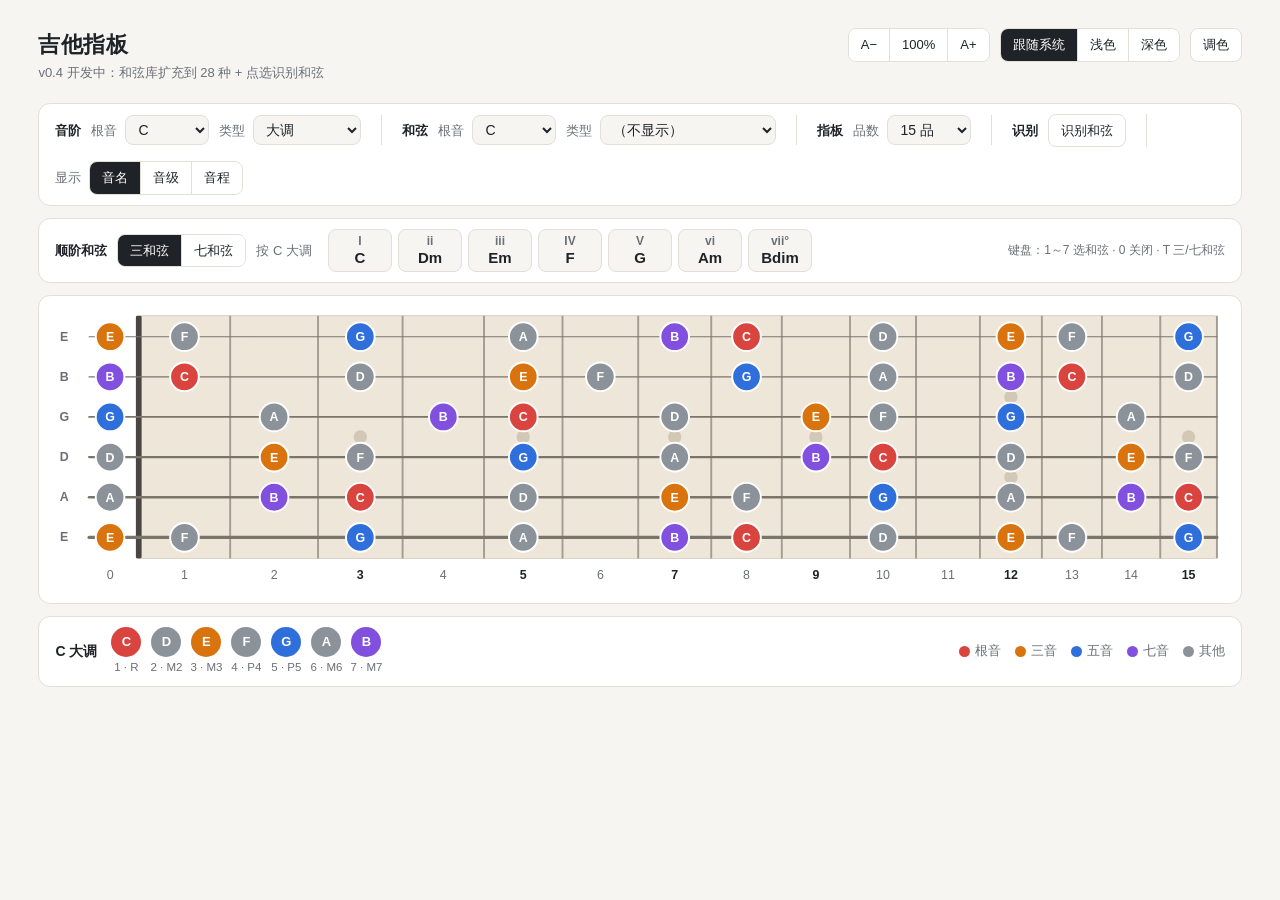
==== index.html @ 5828da4f "v0.4 第 2 步：点选识别和弦 - 新增“识别和弦”开关：打开后指板只显示标记，每根弦最多一个音，没标记的弦显示 × - 识别结果：最可能的和弦 + 其他可能；缺音写 C13(no5, no9)；" ====
<!doctype html>
<html lang="zh-CN">
<head>
  <meta charset="utf-8">
  <meta name="viewport" content="width=device-width, initial-scale=1">
  <title>吉他指板</title>
  <script src="js/theme.js"></script>
  <link rel="stylesheet" href="css/style.css">
</head>
<body>
  <div class="page">
    <header>
      <div>
        <h1>吉他指板</h1>
        <p class="sub">v0.4 开发中：和弦库扩充到 28 种 + 点选识别和弦</p>
      </div>
      <div class="toolbar">
        <div id="zoom-ctl"></div>
        <div id="mode-switch"></div>
        <button type="button" class="btn" id="color-btn" aria-expanded="false" aria-controls="color-panel">调色</button>
      </div>
    </header>
    <main>
      <div class="controls" id="controls">
        <div class="ctl-group">
          <span class="ctl-title">音阶</span>
          <label class="field">根音 <select id="root-select" aria-label="音阶根音"></select></label>
          <label class="field">类型 <select id="scale-select" aria-label="音阶类型"></select></label>
        </div>
        <div class="ctl-group">
          <span class="ctl-title">和弦</span>
          <label class="field">根音 <select id="chord-root-select" aria-label="和弦根音"></select></label>
          <label class="field">类型 <select id="chord-select" aria-label="和弦类型"></select></label>
        </div>
        <div class="ctl-group">
          <span class="ctl-title">指板</span>
          <label class="field">品数 <select id="fret-select" aria-label="品数"></select></label>
        </div>
        <div class="ctl-group">
          <span class="ctl-title">识别</span>
          <button type="button" class="btn toggle" id="identify-btn" aria-pressed="false" aria-controls="identify">识别和弦</button>
        </div>
        <div class="field">显示
          <div class="segmented" id="label-mode" role="radiogroup" aria-label="圆点上显示什么">
            <button type="button" role="radio" data-label="name">音名</button>
            <button type="button" role="radio" data-label="degree">音级</button>
            <button type="button" role="radio" data-label="interval">音程</button>
          </div>
        </div>
      </div>
      <div class="diatonic" id="diatonic">
        <div class="dia-head">
          <span class="ctl-title">顺阶和弦</span>
          <div class="segmented" id="dia-size" role="radiogroup" aria-label="三和弦或七和弦">
            <button type="button" role="radio" data-size="3">三和弦</button>
            <button type="button" role="radio" data-size="4">七和弦</button>
          </div>
          <span class="dia-basis" id="dia-basis"></span>
        </div>
        <div class="dia-buttons" id="dia-buttons" role="group" aria-label="顺阶和弦"></div>
        <span class="dia-empty" id="dia-empty" hidden>先在“音阶”里选一个音阶，这里会列出它的顺阶和弦</span>
        <span class="dia-keys" id="dia-keys">键盘：1～7 选和弦 · 0 关闭 · T 三/七和弦</span>
      </div>
      <div class="identify" id="identify" hidden>
        <div class="id-head">
          <span class="ctl-title">识别和弦</span>
          <span class="id-shape" id="id-shape"></span>
          <button type="button" class="btn" id="id-clear">清除标记</button>
          <span class="id-tip">点指板做标记，每根弦最多一个音（再点取消）· 点弦名 = 不弹 · 点识别结果 = 在指板上显示这个和弦 · Esc 退出</span>
        </div>
        <div class="id-result" id="id-result"></div>
      </div>
      <div class="board-wrap">
        <svg id="fretboard" role="img" aria-label="吉他指板，标准调弦"></svg>
      </div>
      <div class="legend" id="legend" hidden></div>
      <section id="color-panel" class="color-panel" hidden aria-label="调色面板"></section>
    </main>
  </div>
  <script src="js/theory.js"></script>
  <script src="js/app.js"></script>
  <script src="js/theme-ui.js"></script>
</body>
</html>
---- css/style.css ----
/*
 * 外观：排版、尺寸、线条。
 * 注意：这里不写任何具体颜色，只用 var(--名字)。所有颜色都在 js/theme.js 里定义，
 * 这样调色面板才能调到每一种颜色。（自动检查会核对这一点）
 */

* { box-sizing: border-box; }
body {
  margin: 0;
  background: var(--bg);
  color: var(--text);
  font-family: -apple-system, BlinkMacSystemFont, "PingFang SC", "Hiragino Sans GB", "Microsoft YaHei", sans-serif;
  line-height: 1.5;
}
/* 页面宽度跟随窗口（大显示器上最宽 2200 像素）；zoom 是右上角“A− / A+”的界面缩放 */
.page { max-width: calc(2200px / var(--ui-zoom, 1)); margin: 0 auto; padding: 28px clamp(16px, 3vw, 40px) 40px; zoom: var(--ui-zoom, 1); }

/* 页头：左边标题，右边工具按钮 */
header { display: flex; align-items: flex-start; justify-content: space-between; gap: 16px; flex-wrap: wrap; margin-bottom: 20px; }
header h1 { font-size: 22px; margin: 0 0 2px; font-weight: 650; letter-spacing: 0.02em; }
header .sub { margin: 0; color: var(--muted); font-size: 13px; }
.toolbar { display: flex; align-items: center; gap: 10px; flex-wrap: wrap; }

/* 按钮 */
.btn, .segmented button {
  font: inherit; font-size: 13px; color: var(--text); background: var(--panel);
  border: 1px solid var(--line); border-radius: 8px; padding: 6px 12px; cursor: pointer;
}
.btn:hover, .segmented button:hover { border-color: var(--muted); }
.btn[aria-expanded="true"] { background: var(--text); color: var(--panel); border-color: var(--text); }
.segmented { display: inline-flex; border: 1px solid var(--line); border-radius: 8px; overflow: hidden; background: var(--panel); }
.segmented button { border: 0; border-radius: 0; border-right: 1px solid var(--line); }
.segmented button:last-child { border-right: 0; }
.segmented button[aria-checked="true"] { background: var(--text); color: var(--panel); }

/* 指板外框 */
.board-wrap {
  background: var(--panel);
  border: 1px solid var(--line);
  border-radius: 12px;
  padding: 12px 8px;
  overflow-x: auto;
}
/* 指板宽度占满，最高不超过窗口高度的 78%（除以缩放倍数，抵消 zoom 的影响）；
   最小宽度由程序按品数设置，窗口更窄时可左右滑动 */
#fretboard { display: block; width: 100%; height: auto; max-height: calc(78vh / var(--ui-zoom, 1)); }

/* 指板各部分 */
.board { fill: var(--board); stroke: var(--board-edge); stroke-width: 1; }
.fret { stroke: var(--fret); stroke-width: 2; }
.nut { fill: var(--nut); }
.string { stroke: var(--string); stroke-linecap: round; }
.inlay { fill: var(--inlay); }
.string-label, .fret-num { fill: var(--muted); font-size: 13px; font-family: inherit; }
.string-label { font-weight: 600; }
.fret-num.marked { fill: var(--text); font-weight: 600; }

/* 每个位置的占位点：平时透明，鼠标移上去淡淡亮起。
   颜色始终不变，只让透明度在 0 和 0.09 之间渐变——
   （之前是颜色渐变、透明度瞬间跳回 1，移开时会闪一下不透明的圆） */
.pos .hit { fill: var(--hover); fill-opacity: 0; transition: fill-opacity 0.12s; }
.pos:hover .hit { fill-opacity: 0.09; }

/* 调色面板 */
.color-panel {
  margin-top: 16px; background: var(--panel); border: 1px solid var(--line);
  border-radius: 12px; padding: 14px 18px 16px;
}
.color-panel[hidden] { display: none; }
.cp-head { display: flex; align-items: center; justify-content: space-between; gap: 12px; flex-wrap: wrap; }
.cp-title { font-weight: 650; font-size: 15px; }
.cp-actions { display: flex; gap: 8px; flex-wrap: wrap; }
.cp-note { color: var(--muted); font-size: 12.5px; margin: 6px 0 4px; }
.cp-group h3 { font-size: 13px; color: var(--muted); font-weight: 600; margin: 14px 0 6px; }
.cp-grid { display: grid; grid-template-columns: repeat(auto-fill, minmax(250px, 1fr)); gap: 6px 14px; }
.cp-item { display: flex; align-items: center; gap: 8px; padding: 4px 6px; border-radius: 8px; font-size: 13px; }
.cp-item:hover { background: var(--bg); }
.cp-item input[type="color"] {
  width: 30px; height: 26px; padding: 0; border: 1px solid var(--line); border-radius: 6px;
  background: var(--panel); cursor: pointer; flex: none;
}
.cp-label { flex: 1; min-width: 0; }
.cp-dot { width: 7px; height: 7px; border-radius: 50%; background: var(--text); flex: none; }
.cp-dot[hidden] { display: none; }
.cp-hex {
  width: 78px; font: 12px ui-monospace, SFMono-Regular, Menlo, monospace; color: var(--text);
  background: var(--bg); border: 1px solid var(--line); border-radius: 6px; padding: 3px 6px;
}
.cp-foot { margin-top: 10px; font-size: 12.5px; color: var(--muted); min-height: 1em; }
.cp-export {
  width: 100%; margin-top: 6px; font: 12px ui-monospace, SFMono-Regular, Menlo, monospace;
  color: var(--text); background: var(--bg); border: 1px solid var(--line); border-radius: 8px; padding: 8px;
}
.cp-export[hidden] { display: none; }

/* ---------- 第 2 步：选择栏、圆点、图例 ---------- */
.controls {
  display: flex; align-items: center; gap: 14px 20px; flex-wrap: wrap;
  background: var(--panel); border: 1px solid var(--line); border-radius: 12px;
  padding: 10px 16px; margin-bottom: 12px;
}
.field { display: flex; align-items: center; gap: 8px; font-size: 13px; color: var(--muted); }
.field select {
  font: inherit; font-size: 14px; color: var(--text); background: var(--bg);
  border: 1px solid var(--line); border-radius: 8px; padding: 5px 8px; min-width: 84px;
}

/* 指板上的圆点 */
.dot .body { stroke: var(--dot-outline); stroke-width: 2; }
.dot text {
  fill: var(--dot-text); font-size: 13px; font-weight: 650; font-family: inherit;
  pointer-events: none;
}
.dot.small text { font-size: 11.5px; }
.role-root .body    { fill: var(--deg-root); }
.role-third .body   { fill: var(--deg-third); }
.role-fifth .body   { fill: var(--deg-fifth); }
.role-seventh .body { fill: var(--deg-seventh); }
.role-other .body   { fill: var(--deg-other); }
.role-ext .body     { fill: var(--deg-ext); }

/* 图例 */
.legend {
  display: flex; align-items: center; justify-content: space-between; gap: 12px 24px; flex-wrap: wrap;
  margin-top: 12px; padding: 10px 16px; background: var(--panel); border: 1px solid var(--line); border-radius: 12px;
}
.legend[hidden] { display: none; }
.lg-notes { display: flex; align-items: center; gap: 6px; flex-wrap: wrap; font-size: 14px; }
.lg-title { font-weight: 650; margin-right: 6px; }
.lg-note { display: inline-flex; flex-direction: column; align-items: center; min-width: 34px; }
.lg-note b {
  display: inline-flex; align-items: center; justify-content: center; min-width: 30px; height: 30px; padding: 0 5px;
  border-radius: 15px; color: var(--dot-text); font-size: 13px;
}
.lg-note small { color: var(--muted); font-size: 11.5px; margin-top: 2px; }
.lg-note.role-root b    { background: var(--deg-root); }
.lg-note.role-third b   { background: var(--deg-third); }
.lg-note.role-fifth b   { background: var(--deg-fifth); }
.lg-note.role-seventh b { background: var(--deg-seventh); }
.lg-note.role-other b   { background: var(--deg-other); }
.lg-note.role-ext b     { background: var(--deg-ext); }
.lg-keys { display: flex; gap: 14px; flex-wrap: wrap; font-size: 12.5px; color: var(--muted); }
.lg-key { display: inline-flex; align-items: center; gap: 5px; }
.lg-key i { width: 11px; height: 11px; border-radius: 50%; display: inline-block; }
.lg-key.role-root i    { background: var(--deg-root); }
.lg-key.role-third i   { background: var(--deg-third); }
.lg-key.role-fifth i   { background: var(--deg-fifth); }
.lg-key.role-seventh i { background: var(--deg-seventh); }
.lg-key.role-other i   { background: var(--deg-other); }
.lg-key.role-ext i     { background: var(--deg-ext); }

/* ---------- 第 3 步：和弦叠加 ---------- */
.ctl-group { display: flex; align-items: center; gap: 8px 10px; flex-wrap: wrap; padding-right: 20px; border-right: 1px solid var(--line); }
.ctl-title { font-size: 13px; font-weight: 650; color: var(--text); }
.dot.kind-muted .body { fill: var(--scale-muted); }
.dot.kind-muted text { fill: var(--scale-muted-text); font-weight: 500; font-size: 12px; }
.dot.kind-muted.small text { font-size: 10.5px; }
.ring { fill: none; stroke-width: 2.5; }
.scale-root-ring { stroke: var(--scale-root-ring); }
.outside-ring { stroke: var(--outside-mark); stroke-dasharray: 4 3; }

.lg-lines { display: flex; flex-direction: column; gap: 10px; }
.lg-note.kind-muted b { background: var(--scale-muted); color: var(--scale-muted-text); }
.lg-note.scale-root b { box-shadow: 0 0 0 2px var(--panel), 0 0 0 4px var(--scale-root-ring); }
.lg-note.outside b { box-shadow: 0 0 0 2px var(--panel), 0 0 0 4px var(--outside-mark); }
.lg-key.kind-muted i { background: var(--scale-muted); }
.lg-key.scale-root i { background: transparent; border: 2px solid var(--scale-root-ring); }
.lg-key.outside i { background: transparent; border: 2px dashed var(--outside-mark); }

/* ---------- v0.2：界面缩放按钮、窄屏 ---------- */
.zoom-ctl button { min-width: 38px; font-variant-numeric: tabular-nums; }
.zoom-ctl button:disabled { color: var(--muted); cursor: default; opacity: 0.5; }
@media (max-width: 640px) {
  .ctl-group { border-right: 0; padding-right: 0; }
  header h1 { font-size: 20px; }
}

/* ---------- v0.3：顺阶和弦 ---------- */
.diatonic {
  display: flex; align-items: center; gap: 10px 16px; flex-wrap: wrap;
  background: var(--panel); border: 1px solid var(--line); border-radius: 12px;
  padding: 10px 16px; margin-bottom: 12px;
}
.dia-head { display: flex; align-items: center; gap: 10px; flex-wrap: wrap; }
.dia-basis { font-size: 13px; color: var(--muted); }
.dia-basis[hidden], .dia-empty[hidden], .dia-buttons[hidden] { display: none; }
.dia-buttons { display: flex; gap: 6px; flex-wrap: wrap; }
.dia-btn {
  font: inherit; color: var(--text); background: var(--bg);
  border: 1px solid var(--line); border-radius: 8px; padding: 4px 10px; min-width: 64px; cursor: pointer;
  display: inline-flex; flex-direction: column; align-items: center; line-height: 1.25;
}
.dia-btn:hover { border-color: var(--muted); }
.dia-roman { font-size: 12px; color: var(--muted); font-weight: 600; }
.dia-name { font-size: 15px; font-weight: 650; }
.dia-btn[aria-pressed="true"] { background: var(--dia-active); border-color: var(--dia-active); color: var(--dia-active-text); }
.dia-btn[aria-pressed="true"] .dia-roman { color: var(--dia-active-text); opacity: 0.8; }
.dia-empty { font-size: 13px; color: var(--muted); }
.dia-keys { margin-left: auto; font-size: 12px; color: var(--muted); }
.lg-roman { color: var(--muted); }

/* ---------- v0.4 第 2 步：点选识别和弦 ---------- */
.btn.toggle[aria-pressed="true"] { background: var(--id-on); border-color: var(--id-on); color: var(--id-on-text); }
.identify {
  display: flex; flex-direction: column; gap: 8px;
  background: var(--panel); border: 1px solid var(--line); border-radius: 12px;
  padding: 10px 16px; margin-bottom: 12px;
}
.identify[hidden] { display: none; }
.id-head { display: flex; align-items: center; gap: 10px 14px; flex-wrap: wrap; }
.id-shape { font-size: 14px; color: var(--muted); font-variant-numeric: tabular-nums; }
.id-head .btn:disabled { opacity: 0.5; cursor: default; }
.id-tip { margin-left: auto; font-size: 12px; color: var(--muted); }
.id-result { display: flex; flex-direction: column; gap: 8px; min-height: 30px; }
.id-msg { margin: 0; font-size: 14px; color: var(--muted); line-height: 30px; }
.id-cands { display: flex; align-items: center; gap: 6px 8px; flex-wrap: wrap; }
.id-cand {
  font: inherit; color: var(--text); background: var(--bg); cursor: pointer;
  border: 1px solid var(--line); border-radius: 8px; padding: 3px 10px;
  display: inline-flex; align-items: baseline; gap: 6px;
}
.id-cand:hover { border-color: var(--muted); }
.id-cand .id-text { font-size: 14px; font-weight: 600; }
.id-cand .id-roman { font-size: 12px; color: var(--muted); font-weight: 600; }
.id-cand.best { padding: 4px 14px; border-color: var(--text); }
.id-cand.best .id-text { font-size: 20px; font-weight: 700; }
.id-or { font-size: 12px; color: var(--muted); margin-left: 6px; }
.id-detail { display: flex; align-items: center; gap: 8px 18px; flex-wrap: wrap; }
.id-info { font-size: 13px; color: var(--muted); }
.lg-note.missing b { background: transparent; color: var(--missing-mark); border: 2px dashed var(--missing-mark); }
.dot.mark.role-none .body { fill: var(--mark); }
.dot.mark.role-none text { fill: var(--mark-text); }
.mute-x { fill: var(--mute-mark); font-size: 22px; font-weight: 600; pointer-events: none; font-family: inherit; }
.identify-on .pos { cursor: pointer; }
.identify-on .string-label { cursor: pointer; }
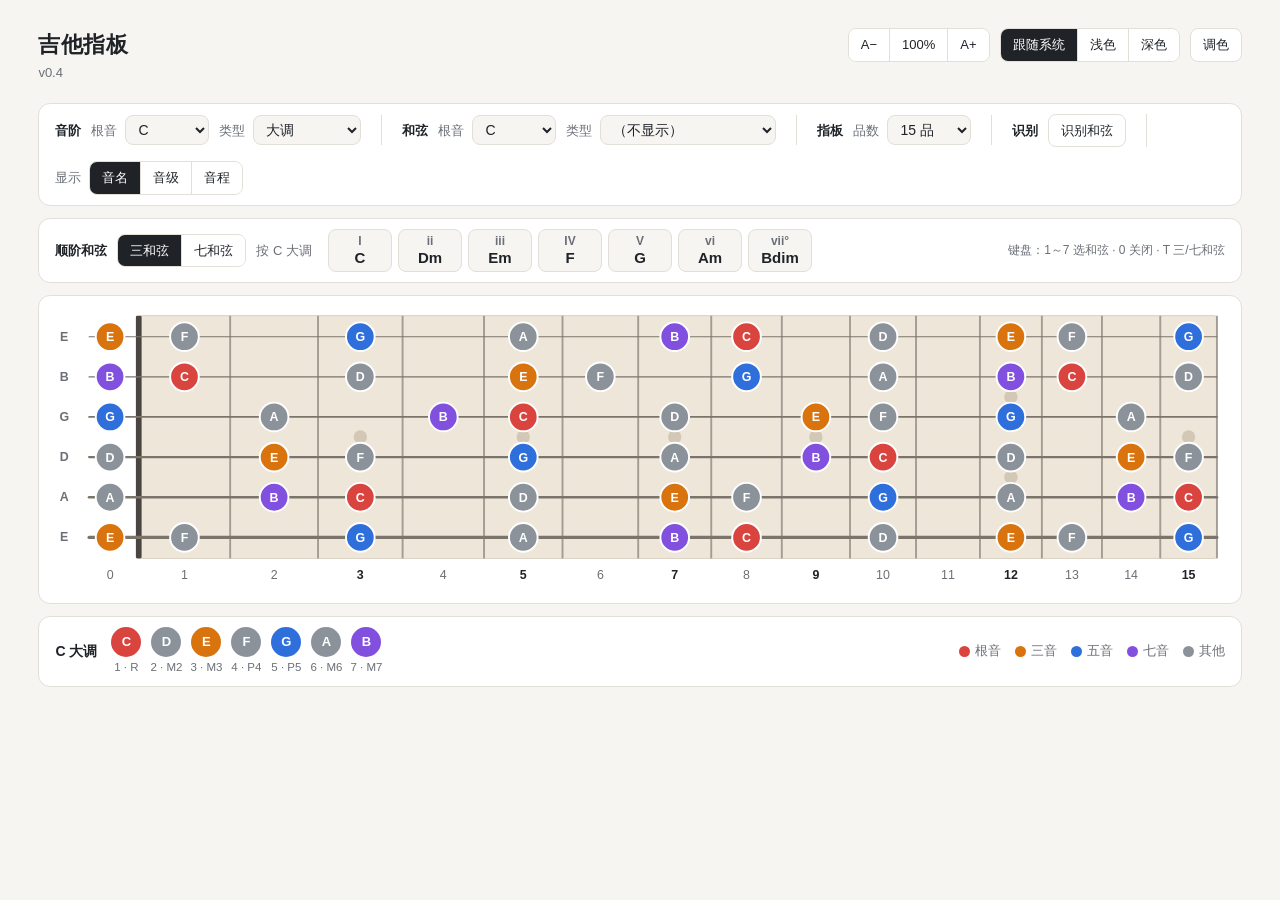
==== commit 513879fb: "发布 v0.4：用户验收通过 Co-Authored-By: Claude Opus 5.5 <noreply@anthropic.com> Claude-Session: https://claud" ====
--- a/index.html
+++ b/index.html
@@ -12,7 +12,7 @@
     <header>
       <div>
         <h1>吉他指板</h1>
-        <p class="sub">v0.4 开发中：和弦库扩充到 28 种 + 点选识别和弦</p>
+        <p class="sub">v0.4</p>
       </div>
       <div class="toolbar">
         <div id="zoom-ctl"></div>
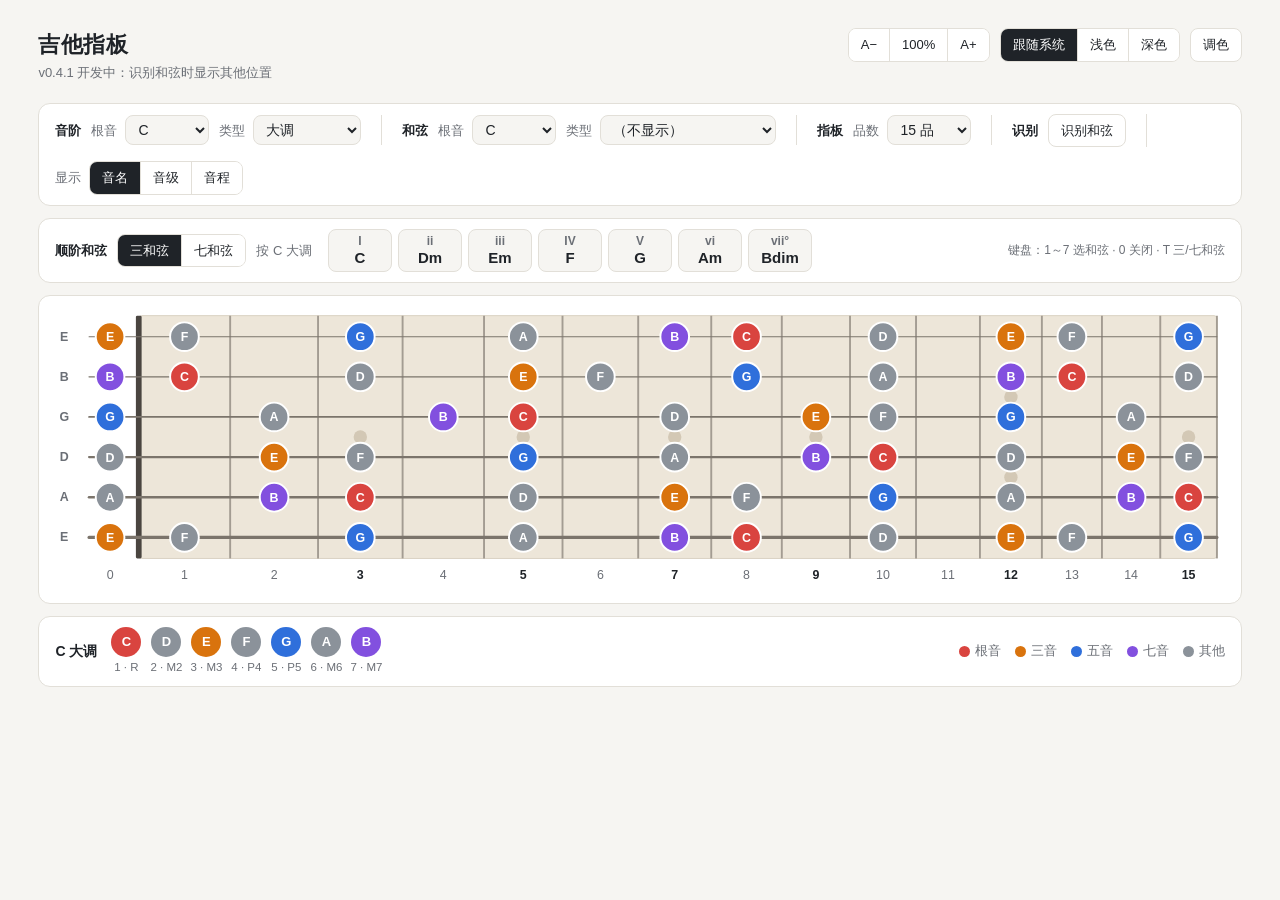
==== commit c2a74ae4: "v0.4.1：识别和弦时在整个指板上显示和弦音的其他位置 - 按到的音用灰色实心圆点，没按到的音用更淡的虚线小圆点 - 识别面板新增“显示其他位置”开关（默认打开，浏览器记住）和小图例 - 不弹的弦空" ====
--- a/index.html
+++ b/index.html
@@ -12,7 +12,7 @@
     <header>
       <div>
         <h1>吉他指板</h1>
-        <p class="sub">v0.4</p>
+        <p class="sub">v0.4.1 开发中：识别和弦时显示其他位置</p>
       </div>
       <div class="toolbar">
         <div id="zoom-ctl"></div>
@@ -66,6 +66,7 @@
           <span class="ctl-title">识别和弦</span>
           <span class="id-shape" id="id-shape"></span>
           <button type="button" class="btn" id="id-clear">清除标记</button>
+          <button type="button" class="btn toggle" id="id-others-btn" aria-pressed="true">显示其他位置</button>
           <span class="id-tip">点指板做标记，每根弦最多一个音（再点取消）· 点弦名 = 不弹 · 点识别结果 = 在指板上显示这个和弦 · Esc 退出</span>
         </div>
         <div class="id-result" id="id-result"></div>
--- a/css/style.css
+++ b/css/style.css
@@ -233,3 +233,13 @@
 .mute-x { fill: var(--mute-mark); font-size: 22px; font-weight: 600; pointer-events: none; font-family: inherit; }
 .identify-on .pos { cursor: pointer; }
 .identify-on .string-label { cursor: pointer; }
+
+/* ---------- v0.4.1：识别时显示和弦音的其他位置 ---------- */
+.dot.ghost .body { fill: var(--id-other); }
+.dot.ghost text { fill: var(--id-other-text); }
+.dot.ghost.omit .body { fill: var(--id-omit); stroke: var(--missing-mark); stroke-width: 1.5; stroke-dasharray: 3 2.5; }
+.dot.ghost.omit text { fill: var(--id-omit-text); font-weight: 500; font-size: 11px; }
+.dot.ghost.omit.small text { font-size: 9.5px; }
+.id-keys { margin-left: auto; }
+.lg-key.ghost i { background: var(--id-other); }
+.lg-key.ghost.omit i { background: var(--id-omit); border: 1.5px dashed var(--missing-mark); }
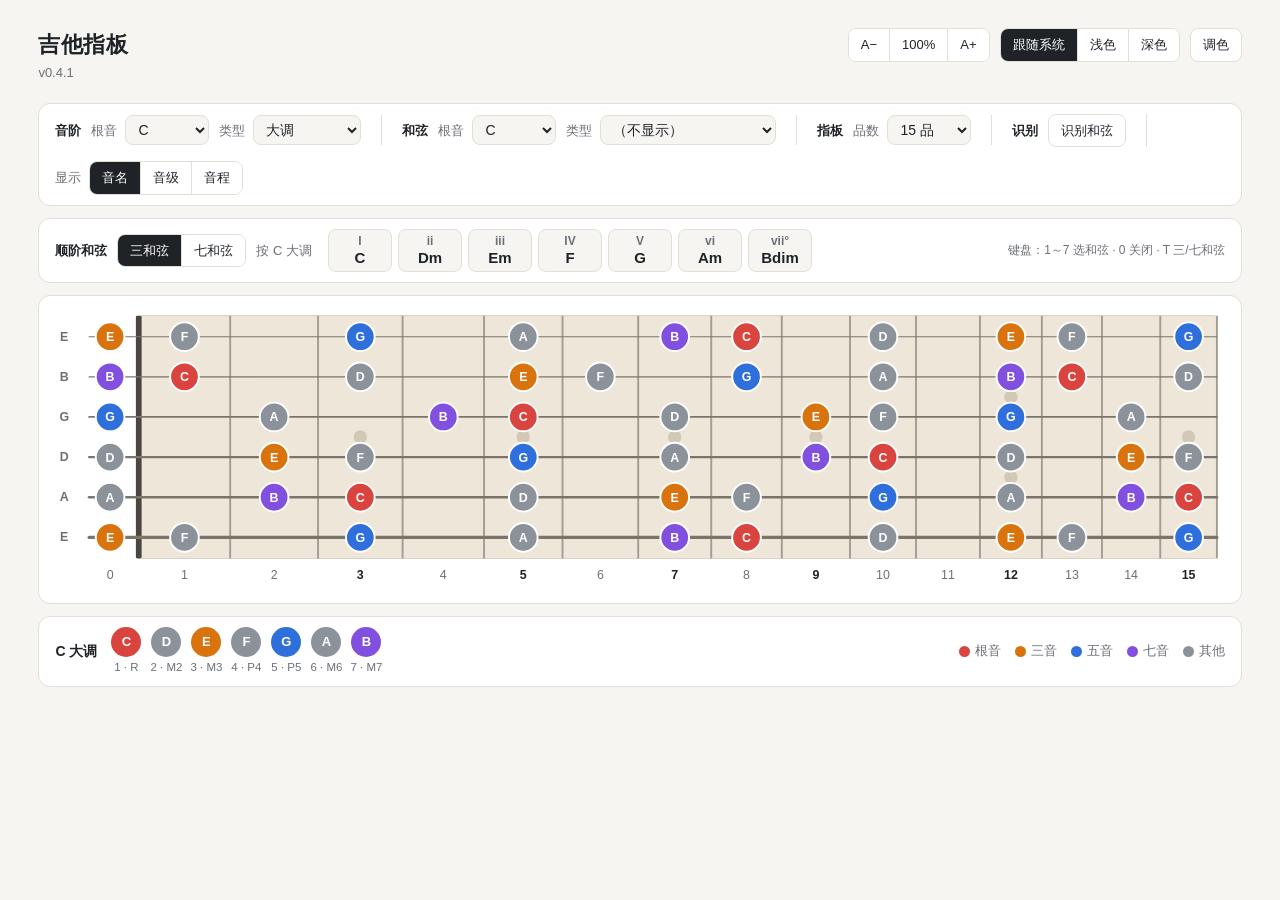
==== commit 65e58aed: "发布 v0.4.1：用户验收通过 Co-Authored-By: Claude Opus 5.5 <noreply@anthropic.com> Claude-Session: https://cla" ====
--- a/index.html
+++ b/index.html
@@ -12,7 +12,7 @@
     <header>
       <div>
         <h1>吉他指板</h1>
-        <p class="sub">v0.4.1 开发中：识别和弦时显示其他位置</p>
+        <p class="sub">v0.4.1</p>
       </div>
       <div class="toolbar">
         <div id="zoom-ctl"></div>
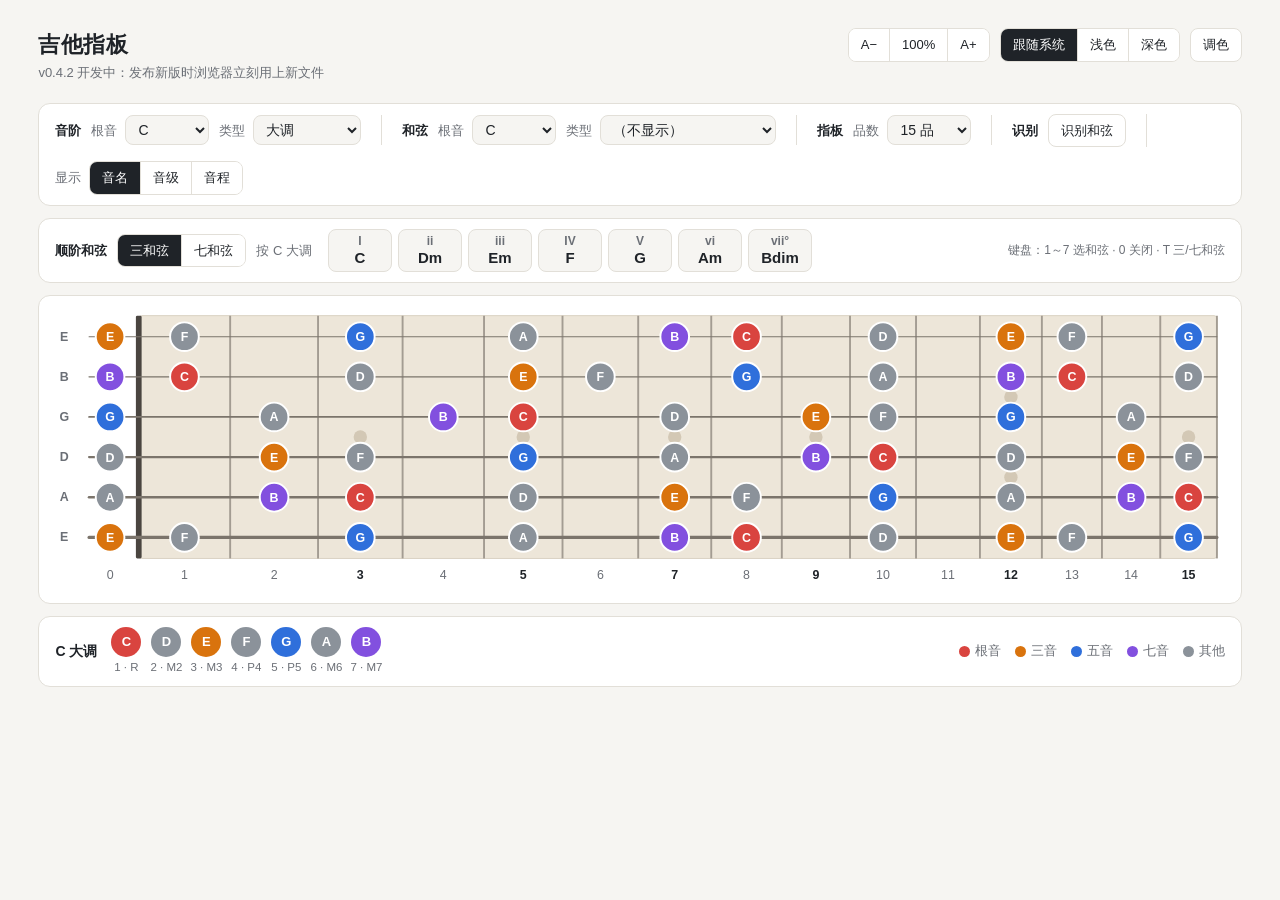
==== commit edac8d50: "v0.4.2：js/css 引用加版本号，发布新版时浏览器立刻用上新文件 - 修复 v0.4.1 上线后浏览器用旧缓存文件、新按钮点了没反应的问题 - index.html、自检.html 的 js/" ====
--- a/index.html
+++ b/index.html
@@ -4,15 +4,15 @@
   <meta charset="utf-8">
   <meta name="viewport" content="width=device-width, initial-scale=1">
   <title>吉他指板</title>
-  <script src="js/theme.js"></script>
-  <link rel="stylesheet" href="css/style.css">
+  <script src="js/theme.js?v=0.4.2"></script>
+  <link rel="stylesheet" href="css/style.css?v=0.4.2">
 </head>
 <body>
   <div class="page">
     <header>
       <div>
         <h1>吉他指板</h1>
-        <p class="sub">v0.4.1</p>
+        <p class="sub">v0.4.2 开发中：发布新版时浏览器立刻用上新文件</p>
       </div>
       <div class="toolbar">
         <div id="zoom-ctl"></div>
@@ -78,8 +78,8 @@
       <section id="color-panel" class="color-panel" hidden aria-label="调色面板"></section>
     </main>
   </div>
-  <script src="js/theory.js"></script>
-  <script src="js/app.js"></script>
-  <script src="js/theme-ui.js"></script>
+  <script src="js/theory.js?v=0.4.2"></script>
+  <script src="js/app.js?v=0.4.2"></script>
+  <script src="js/theme-ui.js?v=0.4.2"></script>
 </body>
 </html>
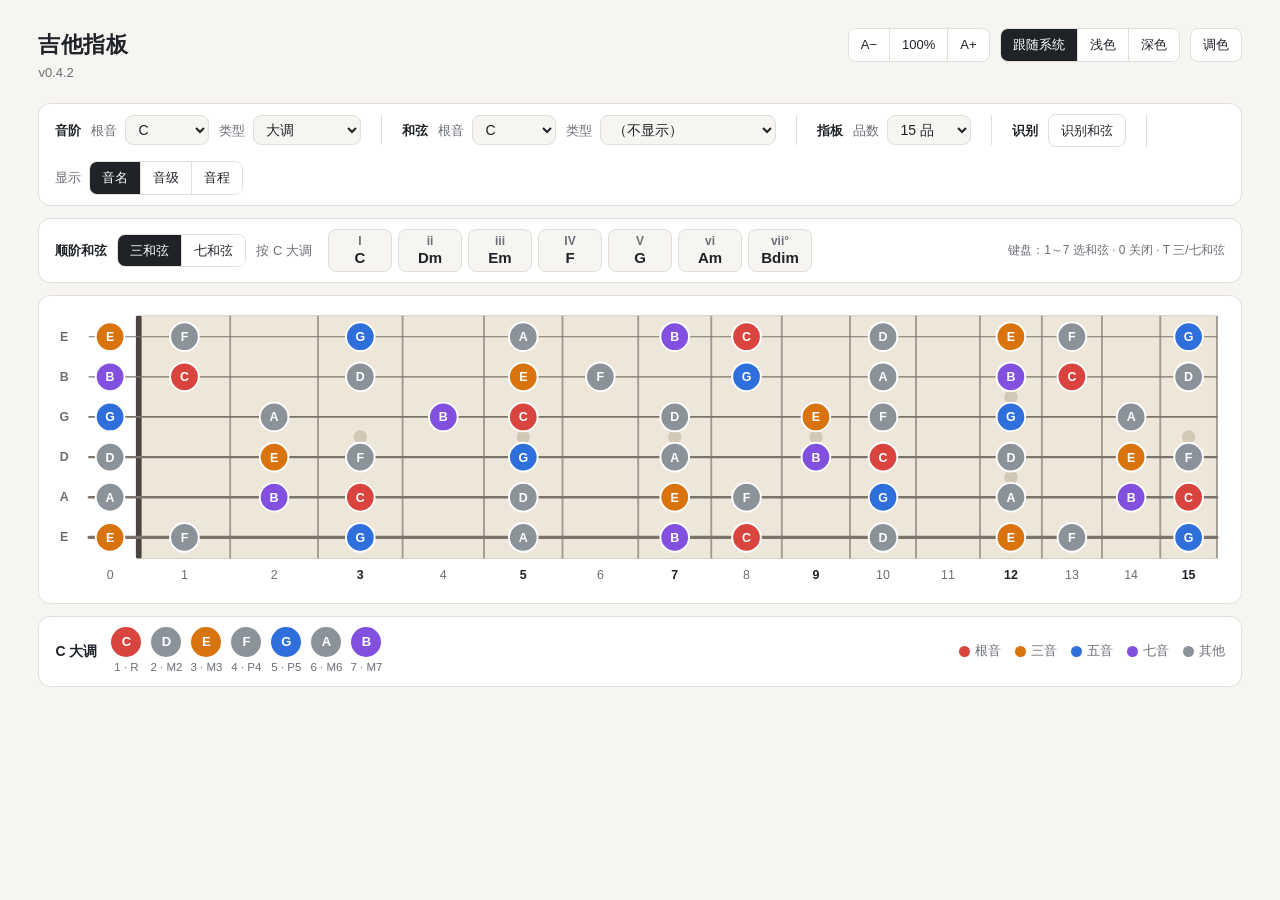
==== commit d098d834: "发布 v0.4.2 Co-Authored-By: Claude Opus 5.5 <noreply@anthropic.com> Claude-Session: https://claude.ai/" ====
--- a/index.html
+++ b/index.html
@@ -12,7 +12,7 @@
     <header>
       <div>
         <h1>吉他指板</h1>
-        <p class="sub">v0.4.2 开发中：发布新版时浏览器立刻用上新文件</p>
+        <p class="sub">v0.4.2</p>
       </div>
       <div class="toolbar">
         <div id="zoom-ctl"></div>
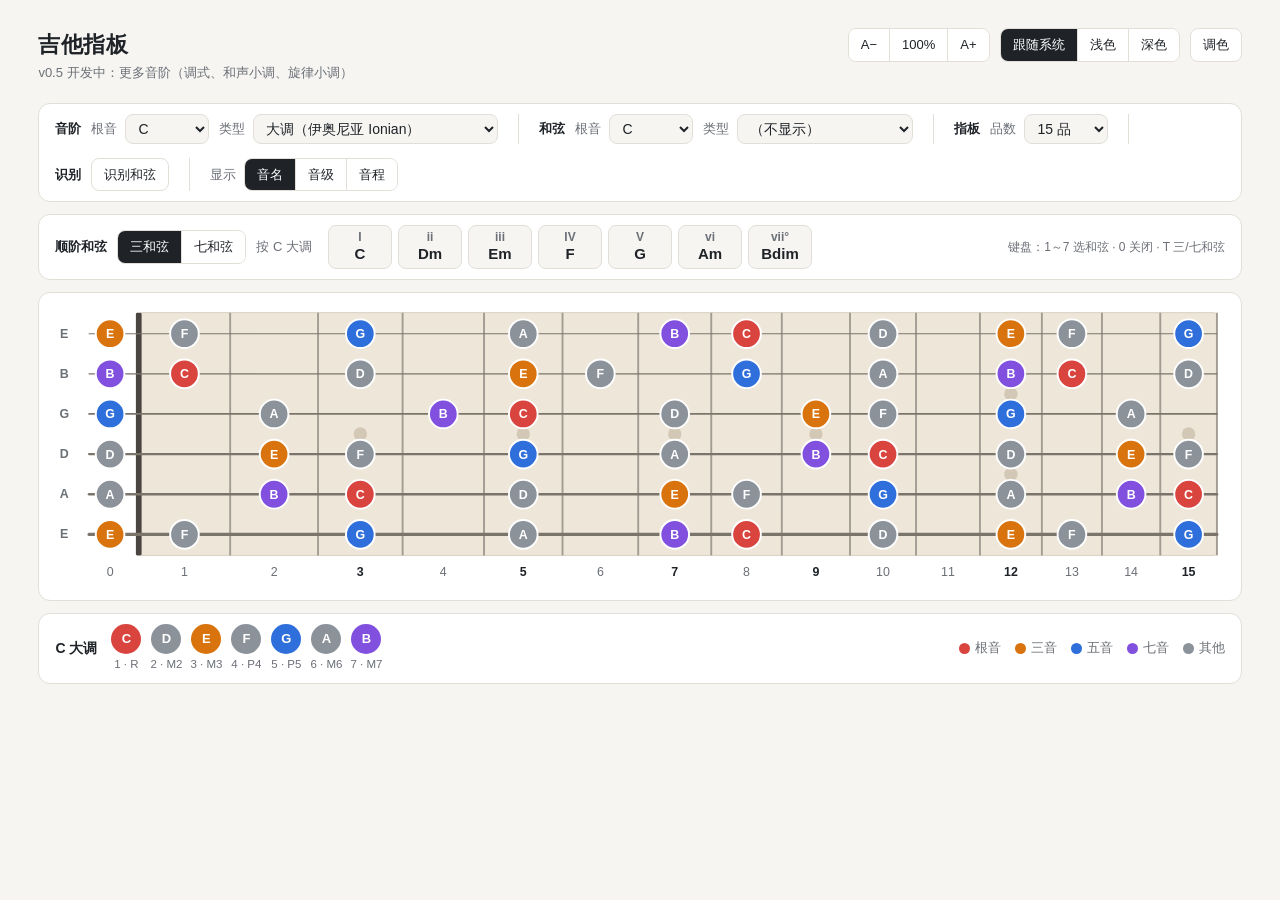
==== commit c20eff70: "v0.5：新增 7 种音阶（5 个调式、和声小调、旋律小调）、特征音描边、调式关系说明 - 音阶 5 → 12 种，下拉框分三组，调式附英文名 - 特征音：金色粗圈（多利亚 6、弗里几亚 ♭2、利底亚" ====
--- a/index.html
+++ b/index.html
@@ -4,15 +4,15 @@
   <meta charset="utf-8">
   <meta name="viewport" content="width=device-width, initial-scale=1">
   <title>吉他指板</title>
-  <script src="js/theme.js?v=0.4.2"></script>
-  <link rel="stylesheet" href="css/style.css?v=0.4.2">
+  <script src="js/theme.js?v=0.5"></script>
+  <link rel="stylesheet" href="css/style.css?v=0.5">
 </head>
 <body>
   <div class="page">
     <header>
       <div>
         <h1>吉他指板</h1>
-        <p class="sub">v0.4.2</p>
+        <p class="sub">v0.5 开发中：更多音阶（调式、和声小调、旋律小调）</p>
       </div>
       <div class="toolbar">
         <div id="zoom-ctl"></div>
@@ -78,8 +78,8 @@
       <section id="color-panel" class="color-panel" hidden aria-label="调色面板"></section>
     </main>
   </div>
-  <script src="js/theory.js?v=0.4.2"></script>
-  <script src="js/app.js?v=0.4.2"></script>
-  <script src="js/theme-ui.js?v=0.4.2"></script>
+  <script src="js/theory.js?v=0.5"></script>
+  <script src="js/app.js?v=0.5"></script>
+  <script src="js/theme-ui.js?v=0.5"></script>
 </body>
 </html>
--- a/css/style.css
+++ b/css/style.css
@@ -158,6 +158,12 @@
 .ring { fill: none; stroke-width: 2.5; }
 .scale-root-ring { stroke: var(--scale-root-ring); }
 .outside-ring { stroke: var(--outside-mark); stroke-dasharray: 4 3; }
+/* v0.5：特征音 */
+.char-ring { stroke: var(--char-ring); stroke-width: 3.5; }
+.lg-note.character b { box-shadow: 0 0 0 2px var(--panel), 0 0 0 4.5px var(--char-ring); }
+.lg-key.character i { background: transparent; border: 2.5px solid var(--char-ring); }
+.lg-info { font-size: 13px; color: var(--muted); }
+.lg-sep { margin: 0 2px; }
 
 .lg-lines { display: flex; flex-direction: column; gap: 10px; }
 .lg-note.kind-muted b { background: var(--scale-muted); color: var(--scale-muted-text); }
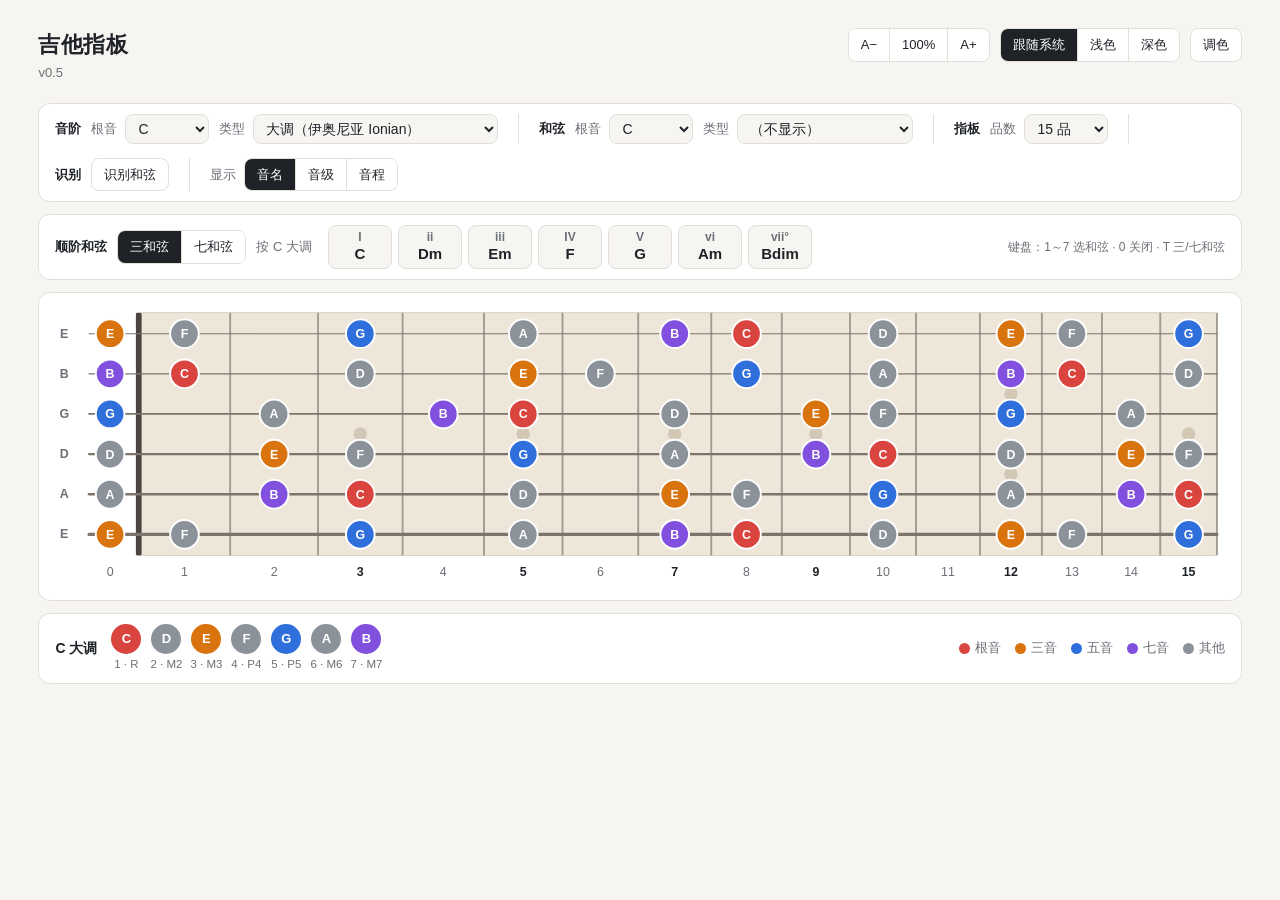
==== commit d7c04bce: "发布 v0.5：用户验收通过 Co-Authored-By: Claude Opus 5.5 <noreply@anthropic.com> Claude-Session: https://claud" ====
--- a/index.html
+++ b/index.html
@@ -12,7 +12,7 @@
     <header>
       <div>
         <h1>吉他指板</h1>
-        <p class="sub">v0.5 开发中：更多音阶（调式、和声小调、旋律小调）</p>
+        <p class="sub">v0.5</p>
       </div>
       <div class="toolbar">
         <div id="zoom-ctl"></div>
